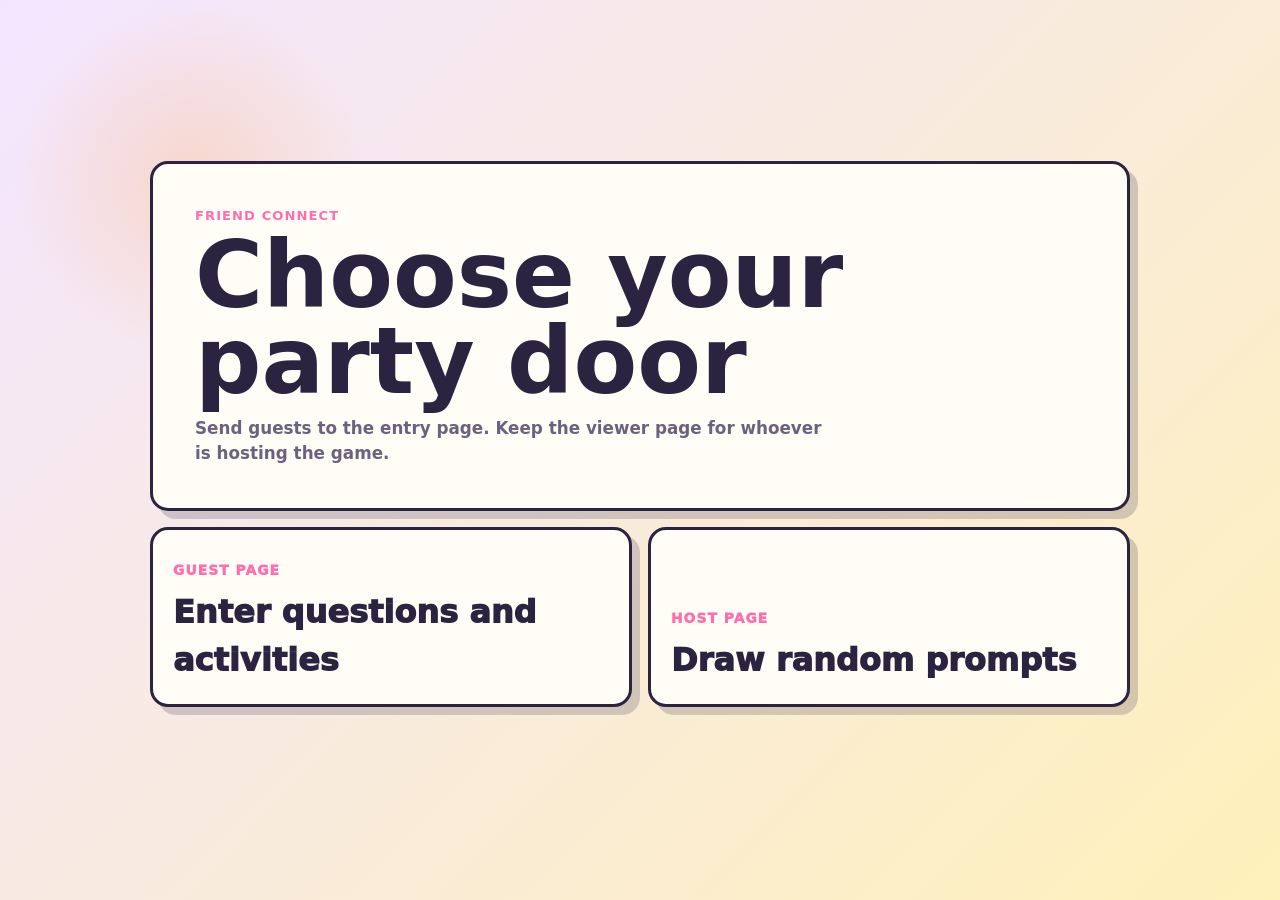
==== index.html @ 86b0b074 "Initial Friend Connect app" ====
<!doctype html>
<html lang="en">
  <head>
    <meta charset="utf-8" />
    <meta name="viewport" content="width=device-width, initial-scale=1" />
    <title>Friend Connect</title>
    <link rel="stylesheet" href="styles.css" />
  </head>
  <body class="page-index">
    <main class="party-shell landing-shell">
      <header class="party-header">
        <p class="kicker">Friend Connect</p>
        <h1>Choose your party door</h1>
        <p class="header-note">Send guests to the entry page. Keep the viewer page for whoever is hosting the game.</p>
      </header>
      <section class="door-grid" aria-label="App pages">
        <a class="door-card" href="enter.html">
          <span>Guest page</span>
          Enter questions and activities
        </a>
        <a class="door-card" href="viewer.html">
          <span>Host page</span>
          Draw random prompts
        </a>
      </section>
    </main>
  </body>
</html>
---- styles.css ----
/*
  EDIT COLORS HERE
  Change these variables to quickly recolor the party pages.
  The entering page and viewer page use different background variables.
*/
:root {
  --enter-background: #fff1ba;
  --viewer-background: #dff7ff;
  --index-background: #f3e5ff;
  --card-background: #fffdf6;
  --ink: #2b2440;
  --soft-ink: #6c617e;
  --line-color: #2b2440;
  --pink: #ff6fae;
  --orange: #ff9d3d;
  --blue: #4d82ff;
  --green: #32b879;
  --shadow-color: rgba(43, 36, 64, 0.2);
}

* {
  box-sizing: border-box;
}

body {
  min-height: 100vh;
  margin: 0;
  color: var(--ink);
  font-family:
    "Trebuchet MS", "Segoe UI", ui-sans-serif, system-ui, sans-serif;
  line-height: 1.5;
}

button,
input,
select,
textarea {
  font: inherit;
}

button,
a {
  touch-action: manipulation;
}

.page-enter {
  background:
    radial-gradient(circle at 18% 12%, rgba(255, 111, 174, 0.26), transparent 9rem),
    radial-gradient(circle at 85% 18%, rgba(77, 130, 255, 0.22), transparent 11rem),
    linear-gradient(135deg, var(--enter-background), #ffe6d6);
}

.page-viewer {
  background:
    radial-gradient(circle at 12% 16%, rgba(50, 184, 121, 0.22), transparent 10rem),
    radial-gradient(circle at 86% 12%, rgba(255, 157, 61, 0.24), transparent 12rem),
    linear-gradient(135deg, var(--viewer-background), #ecf7df);
}

.page-index {
  background:
    radial-gradient(circle at 15% 20%, rgba(255, 157, 61, 0.22), transparent 11rem),
    linear-gradient(135deg, var(--index-background), #fff1ba);
}

.party-shell {
  width: min(980px, calc(100% - 28px));
  margin: 0 auto;
  padding: 22px 0 54px;
  display: grid;
  gap: 16px;
}

.viewer-shell {
  width: min(1080px, calc(100% - 28px));
}

.party-header,
.submission-card,
.instructions-card,
.session-card,
.draw-card,
.door-card {
  position: relative;
  border: 3px solid var(--line-color);
  border-radius: 18px;
  background: var(--card-background);
  box-shadow: 8px 8px 0 var(--shadow-color);
}

.party-header {
  padding: clamp(20px, 5vw, 42px);
  overflow: hidden;
}
/* 
.party-header::after,
.draw-card::after,
.submission-card::after {
  content: "";
  position: absolute;
  width: 92px;
  height: 92px;
  right: 18px;
  top: 18px;
  border: 3px solid var(--line-color);
  border-radius: 28px 40px 24px 42px;
  background-image: url(dancing-party-event.JPEG)
    ;
    linear-gradient(90deg, transparent 45%, var(--line-color) 45% 49%, transparent 49%),
    linear-gradient(var(--pink), var(--orange));
  transform: rotate(9deg);
  opacity: 0.82;
  pointer-events: none;
}
*/

.page-links {
  display: flex;
  justify-content: flex-end;
  margin-bottom: 24px;
}

.page-links a,
.door-card {
  color: var(--ink);
  text-decoration: none;
}

.page-links a {
  display: inline-flex;
  min-height: 40px;
  align-items: center;
  border: 2px solid var(--line-color);
  border-radius: 999px;
  background: #ffffff;
  padding: 0 14px;
  font-weight: 800;
}

.kicker {
  margin: 0 0 8px;
  color: var(--pink);
  font-size: 0.82rem;
  font-weight: 900;
  letter-spacing: 0.08em;
  text-transform: uppercase;
}

h1,
h2,
p {
  margin-top: 0;
}

h1 {
  max-width: 760px;
  margin-bottom: 12px;
  font-size: clamp(2.4rem, 9vw, 5.8rem);
  line-height: 0.92;
  letter-spacing: 0;
}

h2 {
  margin-bottom: 12px;
  font-size: clamp(1.25rem, 3vw, 1.8rem);
  letter-spacing: 0;
}

.header-note {
  max-width: 640px;
  margin-bottom: 0;
  color: var(--soft-ink);
  font-size: 1.05rem;
  font-weight: 700;
}

.submission-card,
.instructions-card,
.session-card,
.draw-card {
  padding: clamp(18px, 4vw, 30px);
}

.prompt-form {
  display: grid;
  gap: 14px;
}

.field-block {
  display: grid;
  gap: 8px;
  color: var(--soft-ink);
  font-weight: 900;
}

textarea,
select {
  width: 100%;
  border: 3px solid var(--line-color);
  border-radius: 14px;
  background: #ffffff;
  color: var(--ink);
  padding: 14px;
  font-weight: 750;
  box-shadow: 4px 4px 0 rgba(43, 36, 64, 0.12);
}

textarea {
  min-height: 136px;
  resize: vertical;
}

.form-row {
  display: grid;
  grid-template-columns: minmax(180px, 320px) auto;
  align-items: end;
  gap: 12px;
}

.party-button,
.ghost-button {
  border: 3px solid var(--line-color);
  border-radius: 14px;
  color: var(--ink);
  font-weight: 950;
  cursor: pointer;
}

.party-button {
  min-height: 58px;
  background: linear-gradient(135deg, var(--pink), var(--orange));
  box-shadow: 5px 5px 0 var(--line-color);
  padding: 0 20px;
}

.party-button:disabled,
.ghost-button:disabled {
  cursor: progress;
  opacity: 0.7;
}

.ghost-button {
  min-height: 44px;
  background: #ffffff;
  padding: 0 14px;
}

.wide-button {
  width: 100%;
  margin-top: 16px;
}

.save-status,
.soft-copy {
  margin-bottom: 0;
  color: var(--soft-ink);
  font-weight: 800;
}

.instruction-list {
  margin: 0;
  padding-left: 24px;
  color: var(--soft-ink);
  font-weight: 800;
}

.instruction-list li + li {
  margin-top: 8px;
}

.is-hidden {
  display: none;
}

.session-list {
  display: grid;
  gap: 10px;
  margin-top: 14px;
}

.mini-slip {
  border: 2px dashed var(--line-color);
  border-radius: 14px;
  background: #ffffff;
  padding: 12px;
}

.mini-slip strong {
  color: var(--blue);
}

.mini-slip p {
  margin: 4px 0 0;
}

.draw-card-top {
  display: flex;
  justify-content: space-between;
  align-items: start;
  gap: 14px;
  margin-bottom: 16px;
}

.chooser-grid {
  display: grid;
  grid-template-columns: minmax(220px, 0.7fr) minmax(0, 1.4fr);
  gap: 14px;
}

.choice-group {
  min-width: 0;
  margin: 0;
  border: 0;
  padding: 0;
}

.choice-group legend {
  margin-bottom: 8px;
  color: var(--soft-ink);
  font-weight: 950;
}

.segmented-control,
.category-choices {
  display: grid;
  gap: 8px;
}

.segmented-control {
  grid-template-columns: repeat(3, minmax(0, 1fr));
}

.category-choices {
  grid-template-columns: repeat(auto-fit, minmax(138px, 1fr));
}

.segmented-control input,
.category-choices input {
  position: absolute;
  opacity: 0;
  pointer-events: none;
}

.segmented-control label,
.category-choices label {
  min-height: 46px;
  display: grid;
  place-items: center;
  border: 3px solid var(--line-color);
  border-radius: 14px;
  background: #ffffff;
  padding: 0 10px;
  font-weight: 900;
  text-align: center;
  cursor: pointer;
}

.segmented-control input:checked + label,
.category-choices input:checked + label {
  background: var(--green);
  color: #ffffff;
}

.prompt-stage {
  min-height: 270px;
  display: grid;
  align-content: center;
  gap: 12px;
  margin-top: 16px;
  border: 3px solid var(--line-color);
  border-radius: 18px;
  background:
    linear-gradient(90deg, rgba(255, 111, 174, 0.13) 25%, transparent 25% 50%, rgba(77, 130, 255, 0.13) 50% 75%, transparent 75%),
    #ffffff;
  background-size: 44px 44px;
  padding: clamp(18px, 4vw, 34px);
}

.prompt-label {
  margin-bottom: 0;
  color: var(--blue);
  font-weight: 950;
  text-transform: uppercase;
  letter-spacing: 0.06em;
}

.prompt-display {
  margin-bottom: 0;
  font-size: clamp(1.65rem, 5vw, 3.8rem);
  font-weight: 950;
  line-height: 1.06;
}

.prompt-display.is-empty {
  min-height: 1.2em;
}

.landing-shell {
  min-height: 100vh;
  align-content: center;
}

.door-grid {
  display: grid;
  grid-template-columns: repeat(2, minmax(0, 1fr));
  gap: 16px;
}

.door-card {
  display: grid;
  min-height: 180px;
  align-content: end;
  padding: 20px;
  font-size: clamp(1.35rem, 4vw, 2rem);
  font-weight: 950;
}

.door-card span {
  margin-bottom: 8px;
  color: var(--pink);
  font-size: 0.86rem;
  text-transform: uppercase;
  letter-spacing: 0.08em;
}

@media (max-width: 760px) {
  .party-shell {
    width: min(100% - 18px, 620px);
    padding-top: 10px;
  }

  .party-header::after,
  .draw-card::after,
  .submission-card::after {
    width: 54px;
    height: 54px;
    right: 12px;
    top: 12px;
    opacity: 0.35;
  }

  .page-links {
    justify-content: flex-start;
  }

  .form-row,
  .chooser-grid,
  .door-grid {
    grid-template-columns: 1fr;
  }

  .draw-card-top {
    flex-direction: column;
  }

  .party-button,
  .ghost-button {
    width: 100%;
  }

  .segmented-control {
    grid-template-columns: 1fr;
  }
}
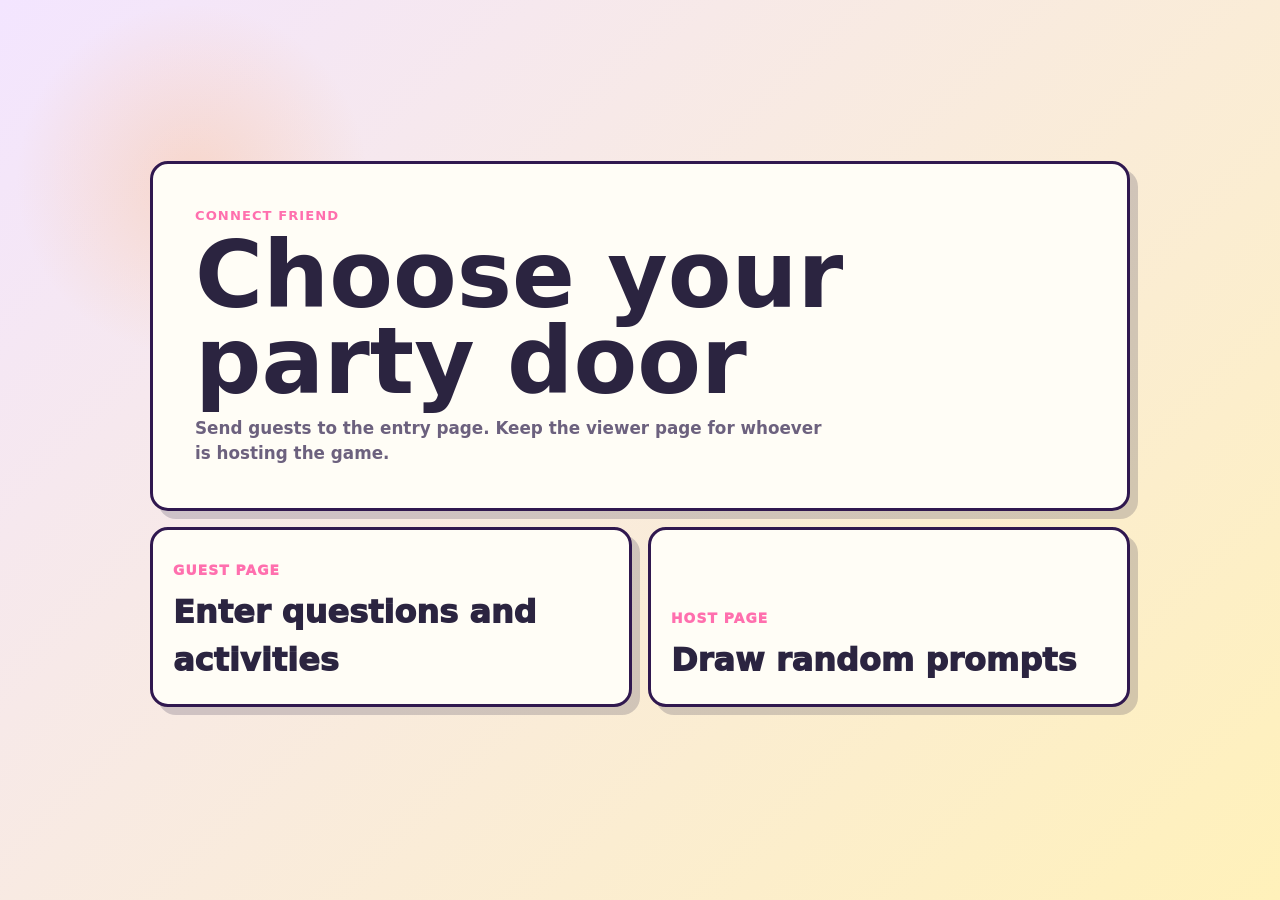
==== commit 0122da24: "changed format of viewer.html & changed name to 'Connect Friend'" ====
--- a/index.html
+++ b/index.html
@@ -3,13 +3,13 @@
   <head>
     <meta charset="utf-8" />
     <meta name="viewport" content="width=device-width, initial-scale=1" />
-    <title>Friend Connect</title>
+    <title>Connect Friend</title>
     <link rel="stylesheet" href="styles.css" />
   </head>
   <body class="page-index">
     <main class="party-shell landing-shell">
       <header class="party-header">
-        <p class="kicker">Friend Connect</p>
+        <p class="kicker">Connect Friend</p>
         <h1>Choose your party door</h1>
         <p class="header-note">Send guests to the entry page. Keep the viewer page for whoever is hosting the game.</p>
       </header>
--- a/styles.css
+++ b/styles.css
@@ -5,12 +5,14 @@
 */
 :root {
   --enter-background: #fff1ba;
-  --viewer-background: #dff7ff;
+  --viewer-background: #efe5ff;
   --index-background: #f3e5ff;
   --card-background: #fffdf6;
   --ink: #2b2440;
   --soft-ink: #6c617e;
-  --line-color: #2b2440;
+  --line-color: #30184f;
+  --deep-purple: #3b176c;
+  --deep-purple-hover: #4f2189;
   --pink: #ff6fae;
   --orange: #ff9d3d;
   --blue: #4d82ff;
@@ -52,9 +54,9 @@
 
 .page-viewer {
   background:
-    radial-gradient(circle at 12% 16%, rgba(50, 184, 121, 0.22), transparent 10rem),
-    radial-gradient(circle at 86% 12%, rgba(255, 157, 61, 0.24), transparent 12rem),
-    linear-gradient(135deg, var(--viewer-background), #ecf7df);
+    radial-gradient(circle at 12% 16%, rgba(255, 111, 174, 0.2), transparent 10rem),
+    radial-gradient(circle at 86% 12%, rgba(77, 130, 255, 0.18), transparent 12rem),
+    linear-gradient(135deg, var(--viewer-background), #f8edff);
 }
 
 .page-index {
@@ -91,6 +93,22 @@
 .party-header {
   padding: clamp(20px, 5vw, 42px);
   overflow: hidden;
+}
+
+.compact-header {
+  padding: clamp(14px, 3vw, 22px);
+}
+
+.compact-header .page-links {
+  margin-bottom: 12px;
+}
+
+.compact-header h1 {
+  font-size: clamp(1.8rem, 5vw, 3.2rem);
+}
+
+.compact-header .header-note {
+  margin-bottom: 0;
 }
 /* 
 .party-header::after,
@@ -228,9 +246,14 @@
 
 .party-button {
   min-height: 58px;
-  background: linear-gradient(135deg, var(--pink), var(--orange));
+  background: var(--deep-purple);
+  color: #ffffff;
   box-shadow: 5px 5px 0 var(--line-color);
   padding: 0 20px;
+}
+
+.party-button:hover {
+  background: var(--deep-purple-hover);
 }
 
 .party-button:disabled,
@@ -241,7 +264,8 @@
 
 .ghost-button {
   min-height: 44px;
-  background: #ffffff;
+  background: var(--deep-purple);
+  color: #ffffff;
   padding: 0 14px;
 }
 
@@ -303,7 +327,7 @@
 
 .chooser-grid {
   display: grid;
-  grid-template-columns: minmax(220px, 0.7fr) minmax(0, 1.4fr);
+  grid-template-columns: minmax(220px, 0.8fr) minmax(180px, 0.6fr);
   gap: 14px;
 }
 
@@ -370,9 +394,14 @@
   border: 3px solid var(--line-color);
   border-radius: 18px;
   background:
-    linear-gradient(90deg, rgba(255, 111, 174, 0.13) 25%, transparent 25% 50%, rgba(77, 130, 255, 0.13) 50% 75%, transparent 75%),
+    radial-gradient(circle at 14% 22%, rgba(255, 111, 174, 0.3) 0 1.1rem, transparent 1.15rem),
+    radial-gradient(circle at 29% 66%, rgba(255, 157, 61, 0.28) 0 1rem, transparent 1.05rem),
+    radial-gradient(circle at 47% 30%, rgba(255, 232, 91, 0.34) 0 0.9rem, transparent 0.95rem),
+    radial-gradient(circle at 64% 72%, rgba(50, 184, 121, 0.28) 0 1.15rem, transparent 1.2rem),
+    radial-gradient(circle at 83% 36%, rgba(77, 130, 255, 0.26) 0 1.05rem, transparent 1.1rem),
+    radial-gradient(circle at 74% 18%, rgba(169, 94, 255, 0.24) 0 0.85rem, transparent 0.9rem),
     #ffffff;
-  background-size: 44px 44px;
+  background-size: 240px 180px;
   padding: clamp(18px, 4vw, 34px);
 }
 
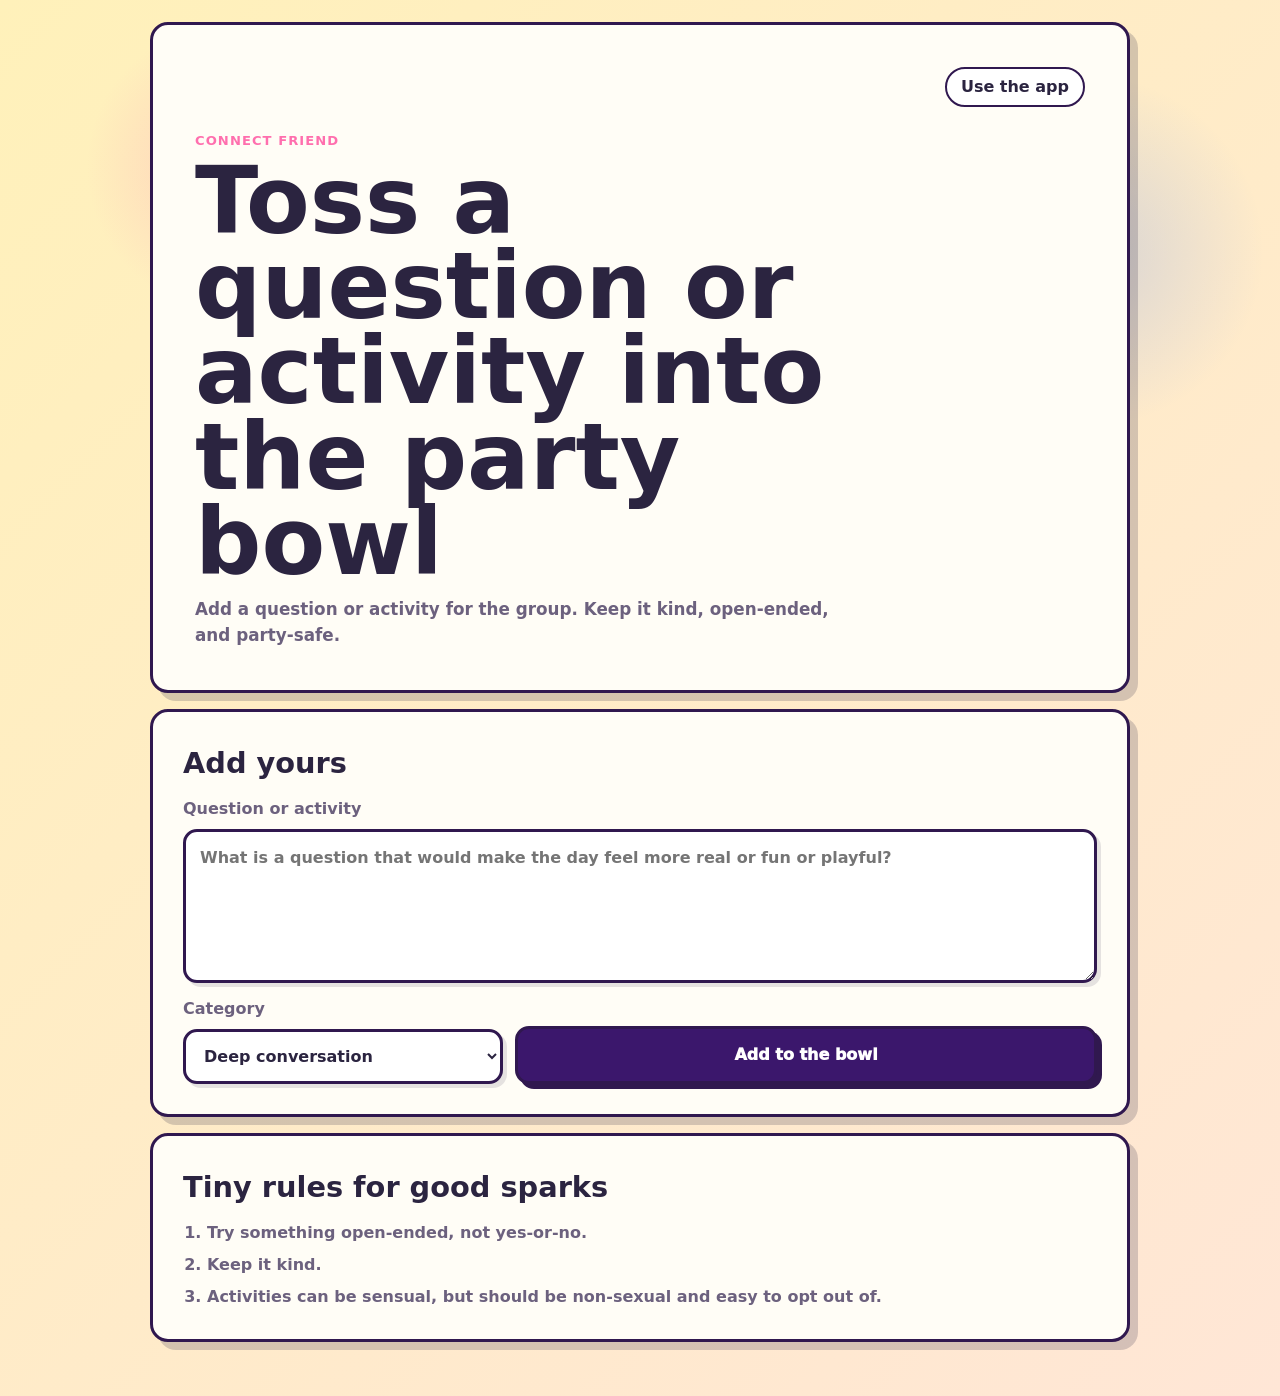
==== commit 8577915e: "forced first-time entry in deck" ====
--- a/index.html
+++ b/index.html
@@ -5,6 +5,10 @@
     <meta name="viewport" content="width=device-width, initial-scale=1" />
     <title>Connect Friend</title>
     <link rel="stylesheet" href="styles.css" />
+    <script src="visitor.js"></script>
+    <script>
+      rememberVisitor({ redirectFirstVisitTo: "enter.html" });
+    </script>
   </head>
   <body class="page-index">
     <main class="party-shell landing-shell">
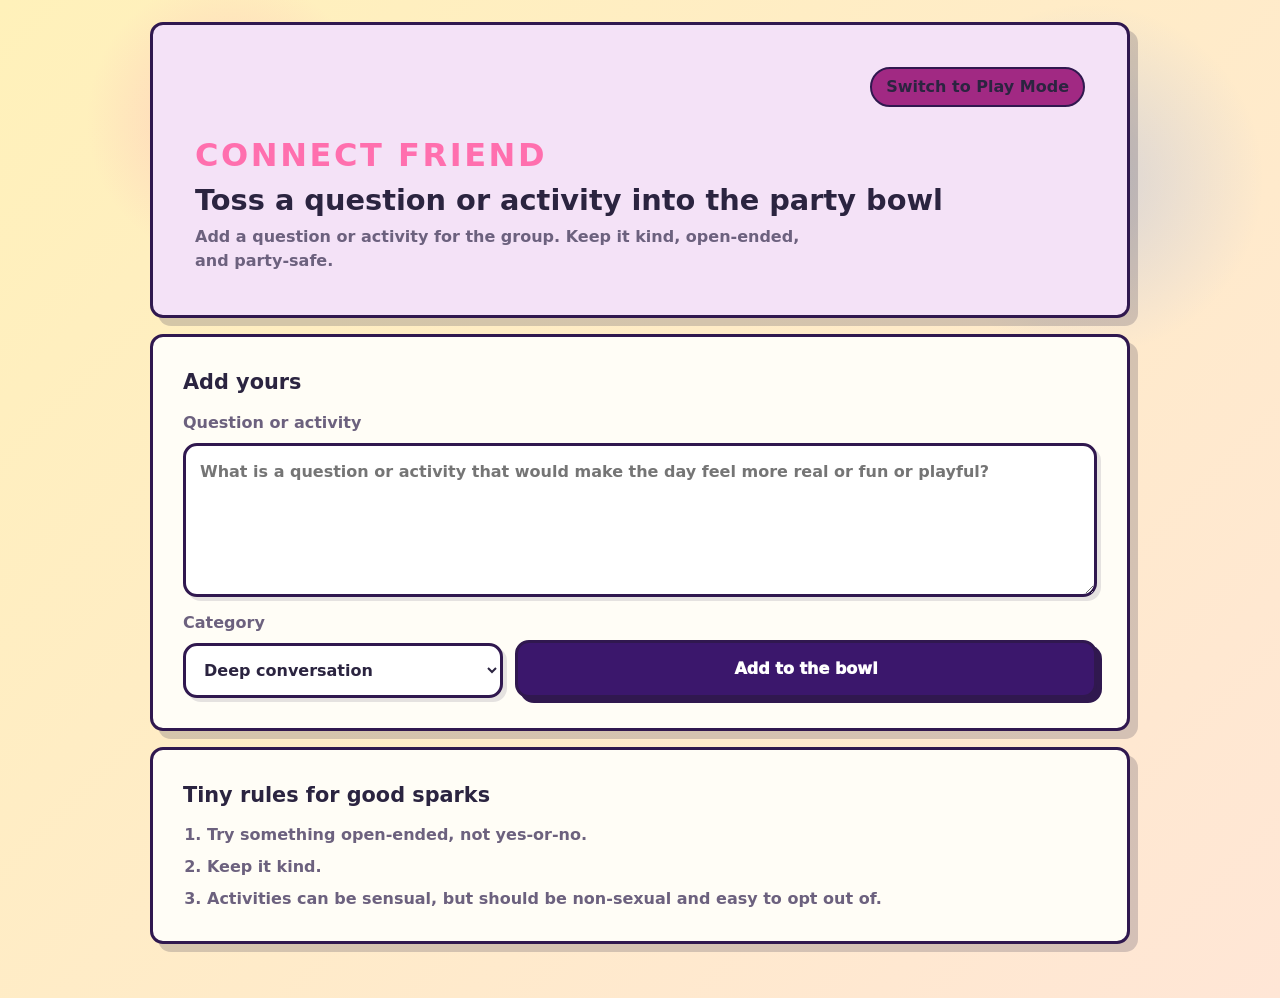
==== commit e879c71d: "changed formatting of cards and headers" ====
--- a/index.html
+++ b/index.html
@@ -13,18 +13,18 @@
   <body class="page-index">
     <main class="party-shell landing-shell">
       <header class="party-header">
-        <p class="kicker">Connect Friend</p>
-        <h1>Choose your party door</h1>
-        <p class="header-note">Send guests to the entry page. Keep the viewer page for whoever is hosting the game.</p>
+        <h1 class="kicker">Connect Friend</h1>
+        <h2>Choose your party door</h2>
+        <!-- <p class="header-note">Send guests to the entry page. Keep the viewer page for whoever is hosting the game.</p> -->
       </header>
       <section class="door-grid" aria-label="App pages">
         <a class="door-card" href="enter.html">
-          <span>Guest page</span>
+          <span>Prepare</span>
           Enter questions and activities
         </a>
         <a class="door-card" href="viewer.html">
-          <span>Host page</span>
-          Draw random prompts
+          <span>Play</span>
+          Build connections
         </a>
       </section>
     </main>
--- a/styles.css
+++ b/styles.css
@@ -8,6 +8,7 @@
   --viewer-background: #efe5ff;
   --index-background: #f3e5ff;
   --card-background: #fffdf6;
+  --header-card-background:  #f4e2f7;
   --ink: #2b2440;
   --soft-ink: #6c617e;
   --line-color: #30184f;
@@ -85,7 +86,7 @@
 .door-card {
   position: relative;
   border: 3px solid var(--line-color);
-  border-radius: 18px;
+  border-radius: 13px;
   background: var(--card-background);
   box-shadow: 8px 8px 0 var(--shadow-color);
 }
@@ -93,6 +94,7 @@
 .party-header {
   padding: clamp(20px, 5vw, 42px);
   overflow: hidden;
+  background: var(--header-card-background)
 }
 
 .compact-header {
@@ -103,9 +105,9 @@
   margin-bottom: 12px;
 }
 
-.compact-header h1 {
+/* .party-header.compact-header > h2 {
   font-size: clamp(1.8rem, 5vw, 3.2rem);
-}
+} */
 
 .compact-header .header-note {
   margin-bottom: 0;
@@ -150,7 +152,7 @@
   align-items: center;
   border: 2px solid var(--line-color);
   border-radius: 999px;
-  background: #ffffff;
+  background: #a12983;
   padding: 0 14px;
   font-weight: 800;
 }
@@ -158,29 +160,28 @@
 .kicker {
   margin: 0 0 8px;
   color: var(--pink);
-  font-size: 0.82rem;
+  font-size: 2rem;
   font-weight: 900;
   letter-spacing: 0.08em;
   text-transform: uppercase;
 }
 
-h1,
 h2,
 p {
   margin-top: 0;
 }
 
-h1 {
+.party-header > h2 {
   max-width: 760px;
   margin-bottom: 12px;
-  font-size: clamp(2.4rem, 9vw, 5.8rem);
+  font-size: clamp(1.4rem, 9vw, 1.8rem);
   line-height: 0.92;
   letter-spacing: 0;
 }
 
 h2 {
   margin-bottom: 12px;
-  font-size: clamp(1.25rem, 3vw, 1.8rem);
+  font-size: clamp(1.25rem, 3vw, 1.3rem);
   letter-spacing: 0;
 }
 
@@ -188,7 +189,7 @@
   max-width: 640px;
   margin-bottom: 0;
   color: var(--soft-ink);
-  font-size: 1.05rem;
+  font-size: 1rem;
   font-weight: 700;
 }
 
@@ -432,13 +433,13 @@
 .door-grid {
   display: grid;
   grid-template-columns: repeat(2, minmax(0, 1fr));
-  gap: 16px;
+  gap: 10px;
 }
 
 .door-card {
   display: grid;
   min-height: 180px;
-  align-content: end;
+  align-content: top;
   padding: 20px;
   font-size: clamp(1.35rem, 4vw, 2rem);
   font-weight: 950;
@@ -447,7 +448,7 @@
 .door-card span {
   margin-bottom: 8px;
   color: var(--pink);
-  font-size: 0.86rem;
+  font-size: 1.7rem;
   text-transform: uppercase;
   letter-spacing: 0.08em;
 }
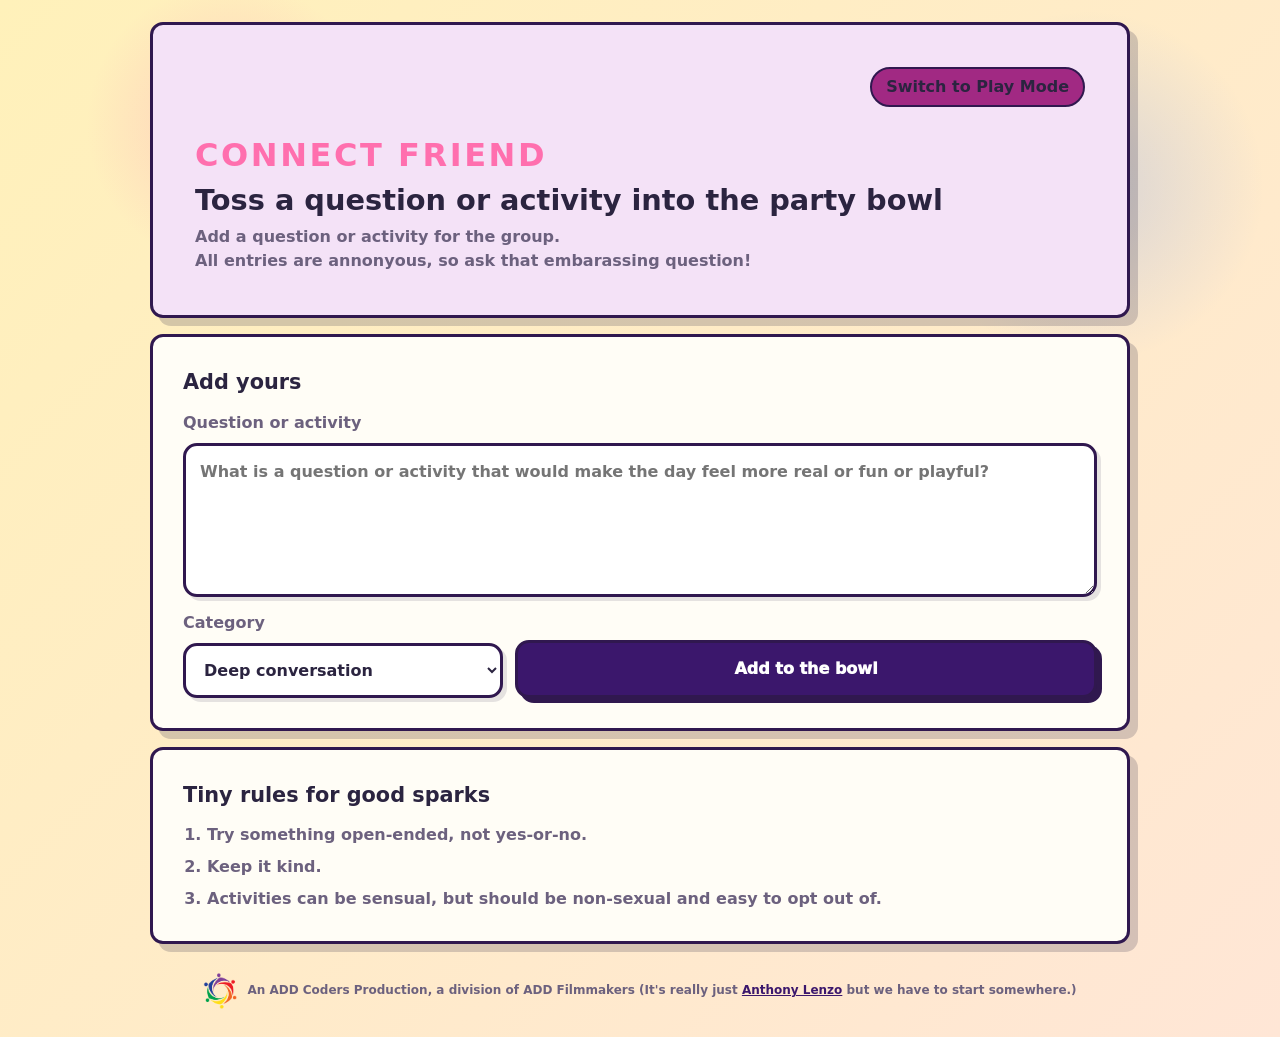
==== commit 54455c9b: "added ADD logo and email footer" ====
--- a/index.html
+++ b/index.html
@@ -28,5 +28,12 @@
         </a>
       </section>
     </main>
+    <footer class="site-footer">
+      <img class="footer-logo" src="ADD_filmmakers_logo_no_background.png" alt="ADD Filmmakers logo" />
+      <p>
+        An ADD Coders Production, a division of ADD Filmmakers (It's really just <a href="mailto:anthony@addflimmakers.com">Anthony Lenzo</a> but we have to start somewhere.)
+        
+      </p>
+    </footer>
   </body>
 </html>
--- a/styles.css
+++ b/styles.css
@@ -91,6 +91,7 @@
   box-shadow: 8px 8px 0 var(--shadow-color);
 }
 
+
 .party-header {
   padding: clamp(20px, 5vw, 42px);
   overflow: hidden;
@@ -270,6 +271,14 @@
   padding: 0 14px;
 }
 
+#resetSession {
+  background: #9f2f4a;
+}
+
+#resetSession:hover {
+  background: #b63a59;
+}
+
 .wide-button {
   width: 100%;
   margin-top: 16px;
@@ -324,6 +333,13 @@
   align-items: start;
   gap: 14px;
   margin-bottom: 16px;
+}
+
+.draw-card-actions {
+  display: flex;
+  flex-wrap: wrap;
+  justify-content: flex-end;
+  gap: 8px;
 }
 
 .chooser-grid {
@@ -406,6 +422,22 @@
   padding: clamp(18px, 4vw, 34px);
 }
 
+.prompt-stage.session-complete {
+  border-color: #c653c4;
+  background:
+    radial-gradient(circle at 16% 26%, #c653c4 0 1.15rem, transparent 1.2rem),
+    radial-gradient(circle at 72% 34%, #c653c4 0 1rem, transparent 1.05rem),
+    #fff0f4;
+}
+
+.prompt-stage.session-complete .prompt-label {
+  color: #c6536b;
+}
+
+.prompt-stage.session-complete .prompt-display {
+  color: #7e2437;
+}
+
 .prompt-label {
   margin-bottom: 0;
   color: var(--blue);
@@ -451,6 +483,34 @@
   font-size: 1.7rem;
   text-transform: uppercase;
   letter-spacing: 0.08em;
+}
+
+.site-footer {
+  width: min(980px, calc(100% - 28px));
+  display: flex;
+  align-items: center;
+  justify-content: center;
+  gap: 10px;
+  margin: -26px auto 28px;
+  color: var(--soft-ink);
+  font-size: 0.75rem;
+  font-weight: 750;
+  text-align: center;
+}
+
+.footer-logo {
+  width: 34px;
+  height: auto;
+  flex: 0 0 auto;
+}
+
+.site-footer p {
+  margin: 0;
+}
+
+.site-footer a {
+  color: var(--deep-purple);
+  font-weight: 900;
 }
 
 @media (max-width: 760px) {
@@ -483,6 +543,10 @@
     flex-direction: column;
   }
 
+  .draw-card-actions {
+    width: 100%;
+  }
+
   .party-button,
   .ghost-button {
     width: 100%;
@@ -491,4 +555,9 @@
   .segmented-control {
     grid-template-columns: 1fr;
   }
-}
+
+  .site-footer {
+    flex-direction: column;
+    margin-top: -18px;
+  }
+}
